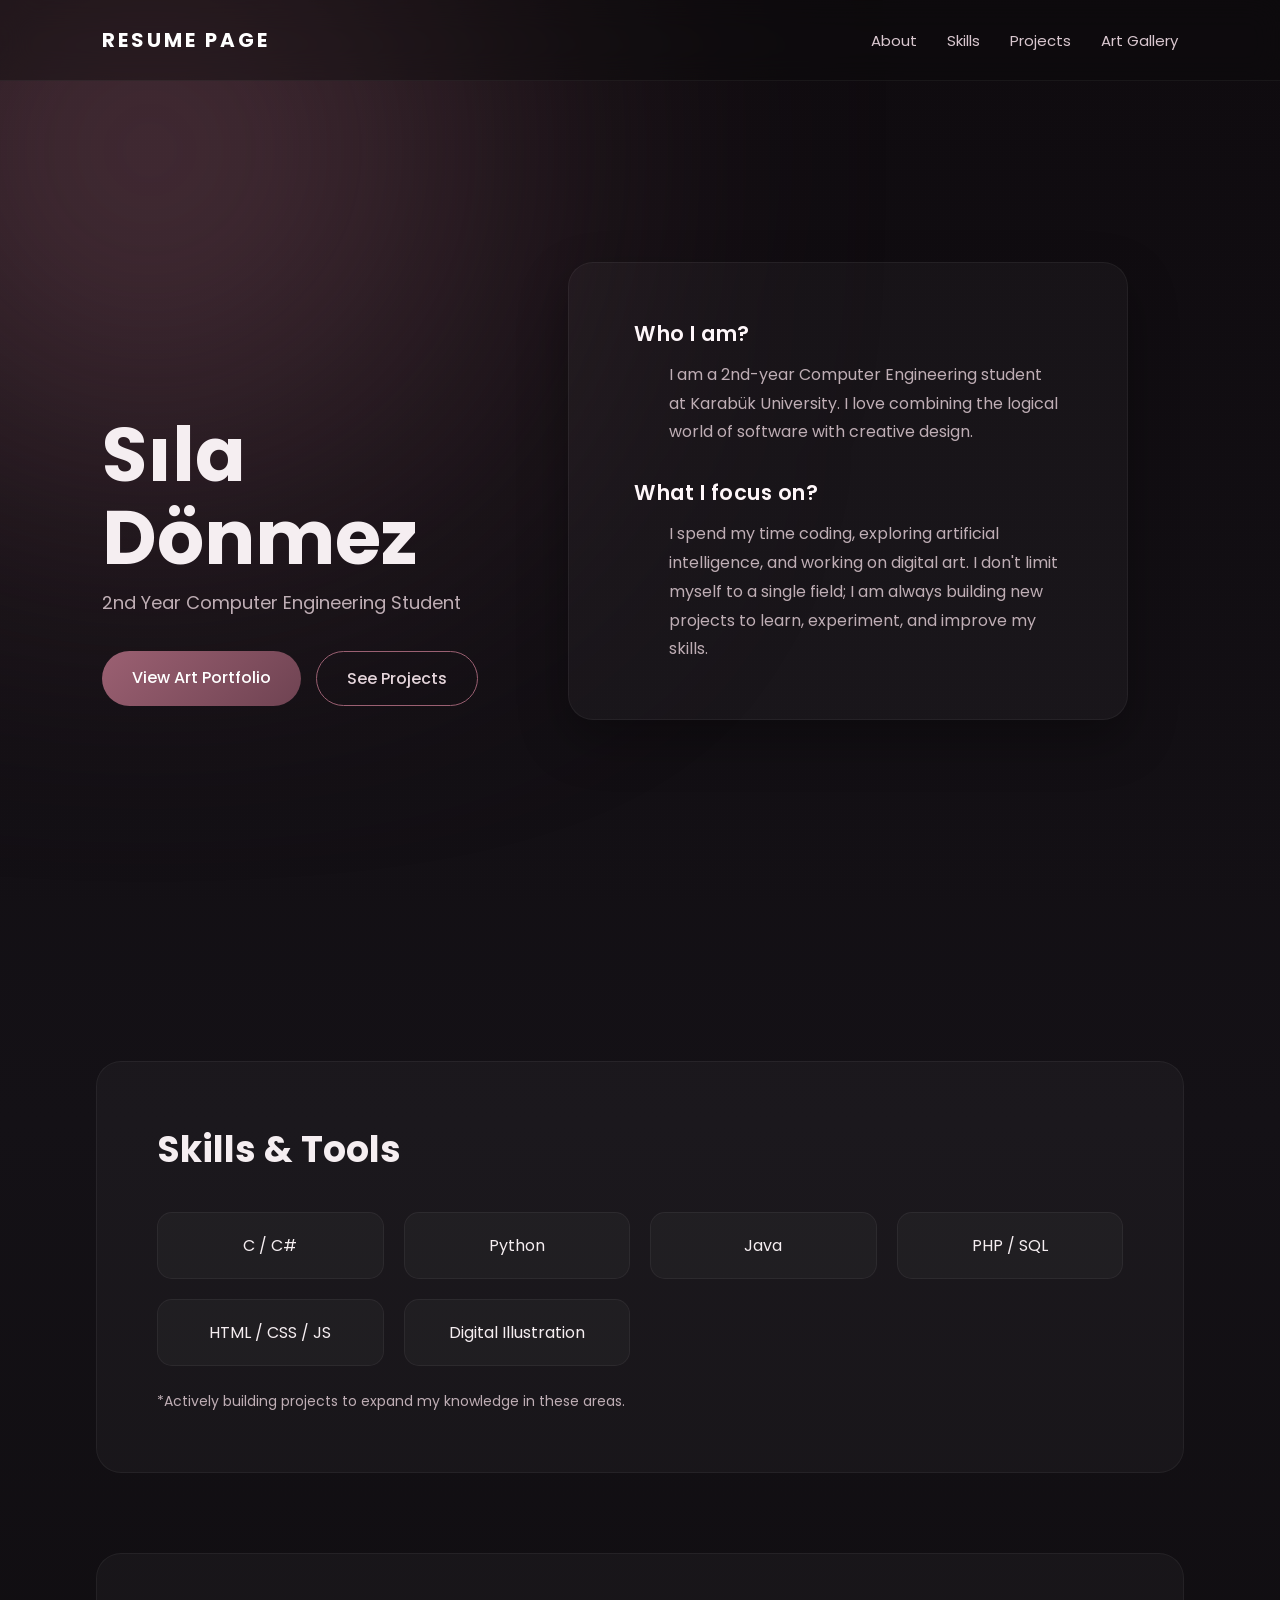
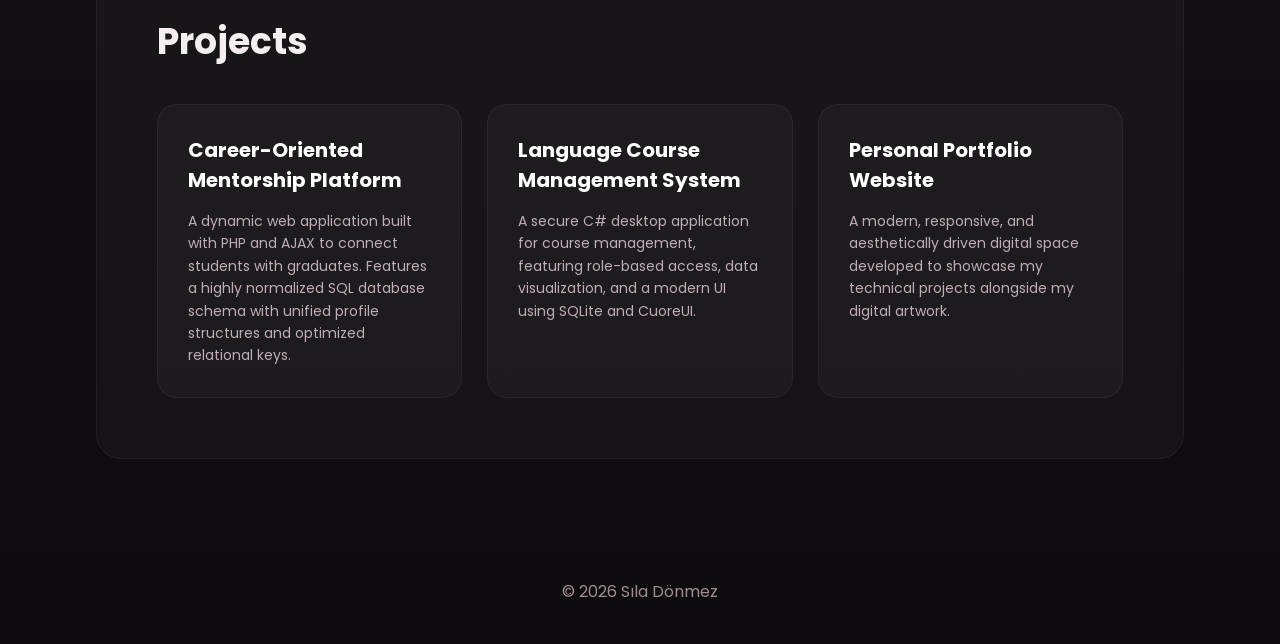
==== index.html @ b7ed98d0 "Add files via upload" ====
<!DOCTYPE html>
<html lang="en">
<head>
  <meta charset="UTF-8" />
  <meta name="viewport" content="width=device-width, initial-scale=1.0"/>
  <title>Sıla Dönmez | Digital Space</title>

  <link rel="stylesheet" href="style.css"/>
  <script defer src="script.js"></script>

  <link rel="preconnect" href="https://fonts.googleapis.com">
  <link href="https://fonts.googleapis.com/css2?family=Poppins:wght@300;400;500;600;700&display=swap" rel="stylesheet">
</head>

<body>

  <div class="background-blur"></div>

  <!-- NAV -->
  <nav class="navbar">
    <h1 class="logo">RESUME PAGE</h1>

    <ul>
      <li><a href="#about">About</a></li>
      <li><a href="#skills">Skills</a></li>
      <li><a href="#projects">Projects</a></li>
      <li><a href="portfolio.html">Art Gallery</a></li>
    </ul>
  </nav>

  <!-- HERO & ABOUT (BİRLEŞTİRİLDİ) -->
  <section class="hero" id="about">

    <!-- SOL TARAF: Karşılama ve Butonlar -->
    <div class="hero-left">
      <h2><span class="dynamic-hello">Hi</span></h2>
      <h1>Sıla Dönmez</h1>
      <p class="subtitle">2nd Year Computer Engineering Student</p>

      <div class="hero-buttons">
        <a href="portfolio.html" class="btn">View Art Portfolio</a>
        <a href="#projects" class="btn btn-outline">See Projects</a>
      </div>
    </div>

    <!-- SAĞ TARAF: Hakkımda Kutusu -->
    <div class="hero-right">
      <div class="about-box">
        
      <div class="about-block">
          <h4 class="about-title">  Who I am?</h4>
          <p>I am a 2nd-year Computer Engineering student at Karabük University. I love combining the logical world of software with creative design.</p>
        </div>

        <div class="about-block">
          <h4 class="about-title">  What I focus on?</h4>
          <p>I spend my time coding, exploring artificial intelligence, and working on digital art. I don't limit myself to a single field; I am always building new projects to learn, experiment, and improve my skills.</p>
        </div>

      </div>
    </div>

  </section>

  <!-- SKILLS -->
  <section class="card" id="skills">
    <h2>Skills & Tools</h2>

    <div class="skills-grid">
      <div class="skill"><span>C / C#</span></div>
      <div class="skill"><span>Python</span></div>
      <div class="skill"><span>Java</span></div>
      <div class="skill"><span>PHP / SQL</span></div>
      <div class="skill"><span>HTML / CSS / JS</span></div>
      <div class="skill"><span>Digital Illustration</span></div>
    </div>

    <p class="note" style="margin-top: 25px; color: #bfaeb5; font-size: 14px;">
      *Actively building projects to expand my knowledge in these areas.
    </p>
  </section>

  <!-- PROJECTS -->
  <section class="card" id="projects">
    <h2>Projects</h2>

    <div class="projects">

      <div class="project-card">
        <h3>Career-Oriented Mentorship Platform</h3>
        <p>A dynamic web application built with PHP and AJAX to connect students with graduates. Features a highly normalized SQL database schema with unified profile structures and optimized relational keys.</p>
      </div>

      <div class="project-card">
        <h3>Language Course Management System</h3>
        <p>A secure C# desktop application for course management, featuring role-based access, data visualization, and a modern UI using SQLite and CuoreUI.</p>
      </div>

      <div class="project-card">
        <h3>Personal Portfolio Website</h3>
        <p>A modern, responsive, and aesthetically driven digital space developed to showcase my technical projects alongside my digital artwork.</p>
      </div>

    </div>
  </section>

  <!-- FOOTER -->
  <footer>
    <p>© 2026 Sıla Dönmez</p>
  </footer>

</body>
</html>
---- style.css ----
* {
  margin: 0;
  padding: 0;
  box-sizing: border-box;
}

html {
  scroll-behavior: smooth;
}

body {
  font-family: 'Poppins', sans-serif;
  background: linear-gradient(180deg, #0f0b0f, #141116, #0d0b0d);
  color: #f5eef1;
  overflow-x: hidden;
  position: relative;
}

/* ===== BACKGROUND ===== */
.background-blur {
  position: fixed;
  width: 700px;
  height: 700px;
  background: radial-gradient(circle, #9b6072aa, transparent);
  filter: blur(160px);
  top: -200px;
  left: -200px;
  z-index: -2;
}

body::before {
  content: "";
  position: fixed;
  inset: 0;
  background: radial-gradient(#ffffff10 1px, transparent 1px);
  background-size: 3px 3px;
  opacity: 0.1;
  pointer-events: none;
  z-index: -1;
}

/* ===== NAV ===== */
.navbar {
  display: flex;
  justify-content: space-between;
  align-items: center;
  padding: 25px 8%;
  position: sticky;
  top: 0;
  backdrop-filter: blur(15px);
  background: rgba(10, 10, 12, 0.4);
  border-bottom: 1px solid rgba(255, 255, 255, 0.05);
  z-index: 100;
}

.logo {
  font-size: 20px;
  letter-spacing: 3px;
  color: #fff;
}

.navbar ul {
  display: flex;
  gap: 30px;
  list-style: none;
}

.navbar a {
  color: #d9c7cf;
  text-decoration: none;
  font-size: 15px;
  transition: 0.3s;
}

.navbar a:hover {
  color: #c78da1;
}

/* ===== HERO (SPLIT LAYOUT) ===== */
.hero {
  min-height: 100vh;
  display: flex;
  justify-content: space-between;
  align-items: center;
  padding: 0 8%;
  gap: 50px;
}

.hero-left {
  flex: 1;
}

.hero-left h2 {
  font-weight: 300;
  color: #cbb8be;
  font-size: 32px;
}

.dynamic-hello {
  color: #c78da1;
  font-weight: 500;
  transition: opacity 0.4s ease-in-out;
}

.hero-left h1 {
  font-size: 75px;
  line-height: 1.1;
  margin: 10px 0;
}

.subtitle {
  font-size: 18px;
  color: #bfaeb5;
  margin-bottom: 35px;
}

.hero-buttons {
  display: flex;
  gap: 15px;
}

/* ===== BUTTONS ===== */
.btn {
  display: inline-block;
  padding: 14px 30px;
  border-radius: 50px;
  background: linear-gradient(135deg, #9b6072, #6f4352);
  color: white;
  text-decoration: none;
  font-weight: 500;
  transition: 0.3s;
}

.btn:hover {
  transform: translateY(-4px);
  box-shadow: 0 10px 25px rgba(155, 96, 114, 0.4);
}

.btn-outline {
  background: transparent;
  border: 1px solid #9b6072;
  color: #e5d5db;
}

.btn-outline:hover {
  background: rgba(155, 96, 114, 0.1);
}

/* ===== ABOUT BOX (RIGHT SIDE) ===== */
.hero-right {
  flex: 1.2; /* Kutunun bulunduğu alanı biraz daha genişlettik */
  display: flex;
  justify-content: flex-end;
  transform: translate(-50px, -40px); /* SİHİRLİ KISIM: 50px sola, 40px yukarı kaydırır */
}

.about-box {
  background: rgba(255, 255, 255, 0.03);
  border: 1px solid rgba(255, 255, 255, 0.05);
  padding: 55px 65px; /* İç boşlukları artırarak kutuyu şişirdik */
  border-radius: 25px;
  max-width: 780px; /* Kutunun maksimum genişliğini epey artırdık */
  box-shadow: 0 20px 50px rgba(0, 0, 0, 0.3);
}

.about-block {
  margin-bottom: 30px;
}

.about-block:last-child {
  margin-bottom: 0;
}

.about-title {
  font-size: 21px; /* Kutunun büyüklüğüne yakışsın diye başlıklar büyüdü */
  font-weight: 600;
  color: #fff7fa;
  margin-bottom: 12px;
  display: flex;
  align-items: center;
  letter-spacing: 0.5px;
}

.about-block p {
  color: #bfaeb5;
  line-height: 1.8; /* Satır aralığı ferahlatıldı */
  font-size: 16px; /* Okunabilirliği artırmak için metin büyüdü */
  padding-left: 35px; /* İkonların altını boş bırakmak için girinti */
}

/* ===== CARD ===== */
.card {
  width: 85%;
  margin: 80px auto;
  padding: 60px;
  border-radius: 25px;
  background: rgba(255, 255, 255, 0.03);
  border: 1px solid rgba(255, 255, 255, 0.05);
}

.card h2 {
  margin-bottom: 35px;
  font-size: 36px;
}

/* ===== SKILLS ===== */
.skills-grid {
  display: grid;
  grid-template-columns: repeat(auto-fit, minmax(180px, 1fr));
  gap: 20px;
}

.skill {
  padding: 20px;
  text-align: center;
  border-radius: 15px;
  background: rgba(255, 255, 255, 0.03);
  border: 1px solid rgba(255, 255, 255, 0.05);
  transition: 0.3s;
}

.skill:hover {
  transform: translateY(-5px);
  background: rgba(255, 255, 255, 0.06);
}

/* ===== PROJECTS ===== */
.projects {
  display: grid;
  grid-template-columns: repeat(auto-fit, minmax(280px, 1fr));
  gap: 25px;
}

.project-card {
  padding: 30px;
  border-radius: 20px;
  background: rgba(255, 255, 255, 0.03);
  border: 1px solid rgba(255, 255, 255, 0.05);
  transition: 0.3s;
}

.project-card h3 {
  margin-bottom: 15px;
  color: #fff;
  font-size: 20px;
}

.project-card p {
  color: #bfaeb5;
  line-height: 1.6;
  font-size: 14px;
}

.project-card:hover {
  transform: translateY(-8px);
  box-shadow: 0 15px 35px rgba(0, 0, 0, 0.2);
}

/* ===== PORTFOLIO HEADER (GALERİ İÇİN) ===== */
.portfolio-header {
  text-align: center;
  padding: 130px 20px 50px;
  display: flex;
  flex-direction: column;
  align-items: center;
}

.portfolio-header h1 {
  font-size: 56px;
  font-weight: 600;
  color: #fff7fa;
  letter-spacing: 1px;
  margin-bottom: 15px;
}

.portfolio-header p {
  color: #bfaeb5;
  font-size: 18px;
  max-width: 600px;
  line-height: 1.6;
}

/* ===== GALLERY ===== */
.gallery {
  width: 85%;
  margin: auto;
  display: grid;
  grid-template-columns: repeat(auto-fit, minmax(280px, 1fr));
  gap: 30px;
  padding-bottom: 120px;
}

.gallery-item {
  position: relative;
  overflow: hidden;
  border-radius: 20px;
  aspect-ratio: 1/1;
  box-shadow: 0 15px 40px rgba(0,0,0,0.3);
}

.gallery-item img {
  width: 100%;
  height: 100%;
  object-fit: cover;
  display: block;
  transition: transform 0.5s ease, filter 0.5s ease;
  filter: brightness(0.9);
}

.gallery-item:hover img {
  transform: scale(1.06);
  filter: brightness(1.1);
}

/* ===== FOOTER ===== */
footer {
  text-align: center;
  padding: 40px;
  color: #9f8d94;
}

/* ===== MOBILE RESPONSIVE ===== */
@media(max-width: 900px) {
  .hero {
    flex-direction: column;
    text-align: center;
    padding-top: 140px;
  }

  .hero-buttons {
    justify-content: center;
    margin-bottom: 40px;
  }

  .hero-text h1 {
    font-size: 52px;
  }

  .about-box {
    text-align: left;
  }

  .navbar ul {
    display: none; /* Mobilde menüyü gizler */
  }
}
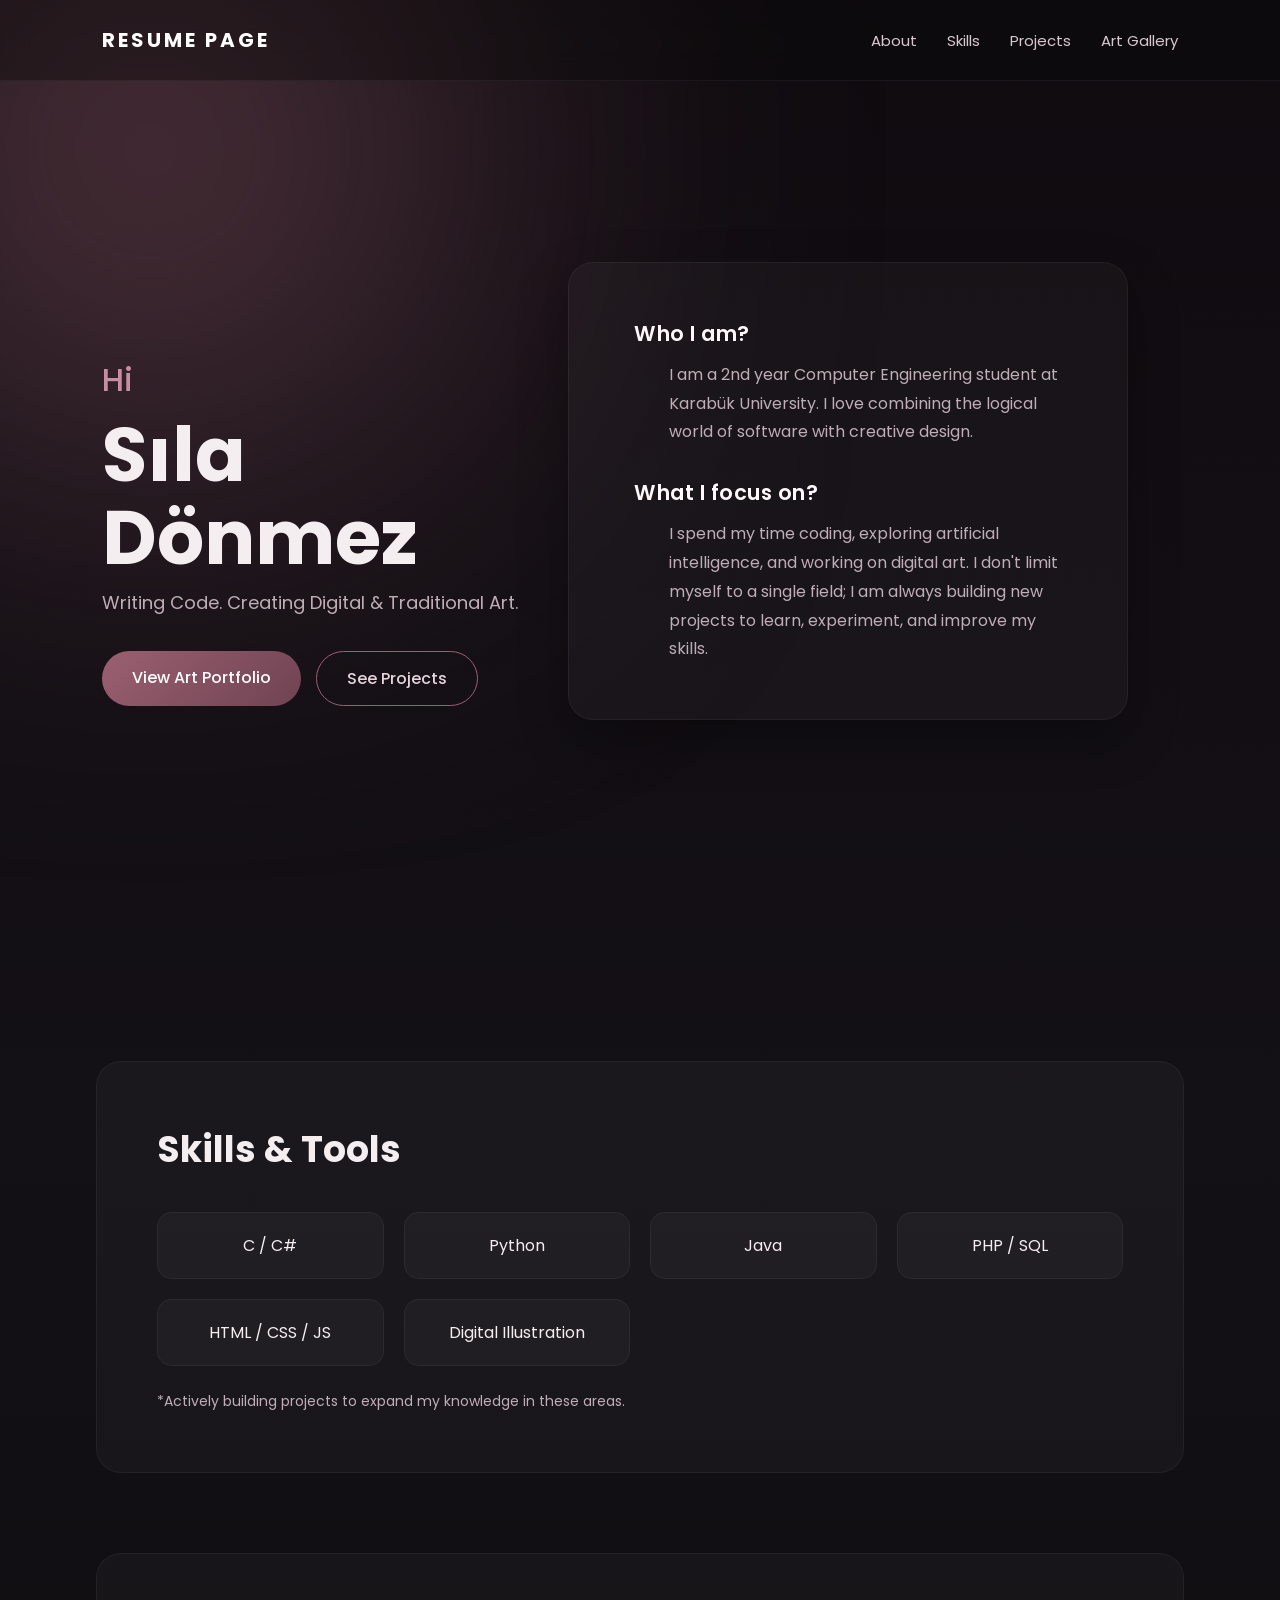
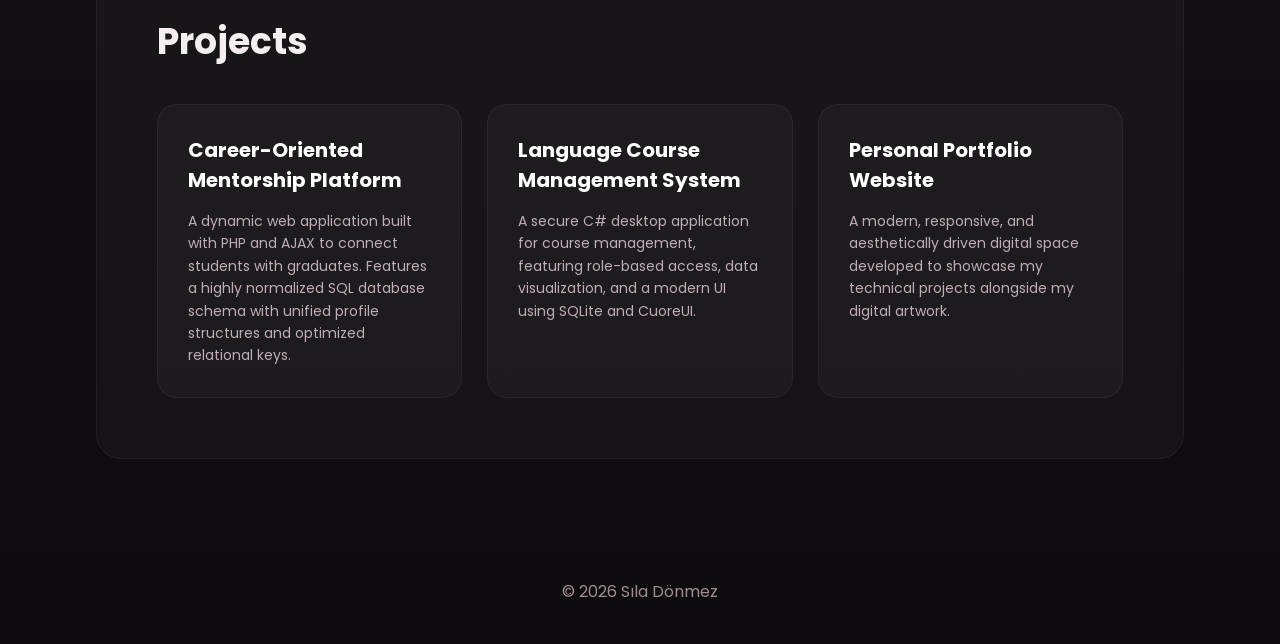
==== commit af932394: "Update index.html" ====
--- a/index.html
+++ b/index.html
@@ -35,7 +35,7 @@
     <div class="hero-left">
       <h2><span class="dynamic-hello">Hi</span></h2>
       <h1>Sıla Dönmez</h1>
-      <p class="subtitle">2nd Year Computer Engineering Student</p>
+      <p class="subtitle">Writing Code. Creating Digital & Traditional Art.</p>
 
       <div class="hero-buttons">
         <a href="portfolio.html" class="btn">View Art Portfolio</a>
@@ -49,7 +49,7 @@
         
       <div class="about-block">
           <h4 class="about-title">  Who I am?</h4>
-          <p>I am a 2nd-year Computer Engineering student at Karabük University. I love combining the logical world of software with creative design.</p>
+          <p>I am a 2nd year Computer Engineering student at Karabük University. I love combining the logical world of software with creative design.</p>
         </div>
 
         <div class="about-block">
@@ -110,4 +110,4 @@
   </footer>
 
 </body>
-</html>+</html>
